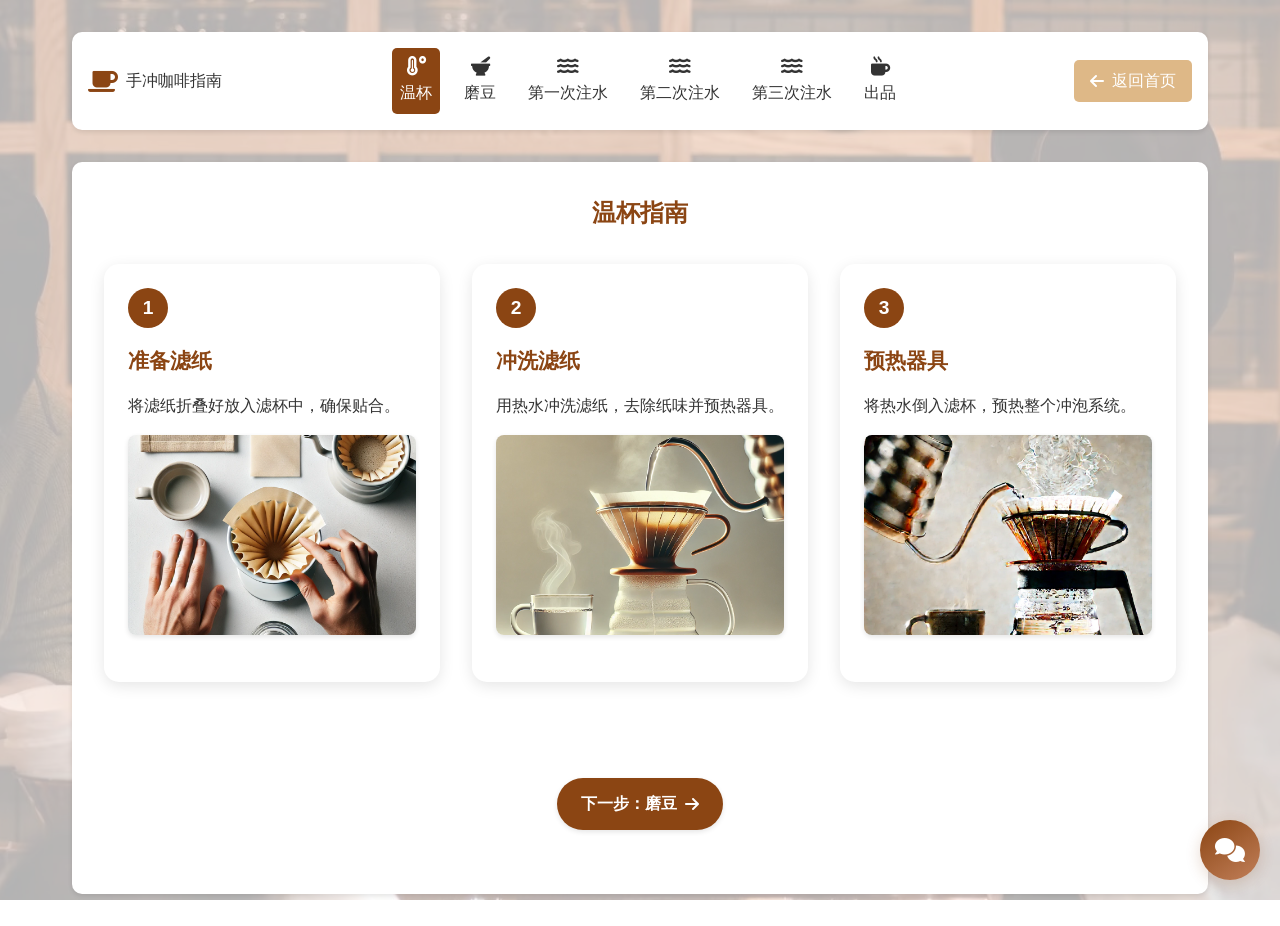
==== guide.html @ f3442443 "Initial commit: Coffee Brewing Guide website" ====
<!DOCTYPE html>
<html lang="zh-CN">
<head>
    <meta charset="UTF-8">
    <meta name="viewport" content="width=device-width, initial-scale=1.0">
    <title>手冲咖啡指南</title>
    <link rel="stylesheet" href="styles.css">
    <link rel="stylesheet" href="https://cdnjs.cloudflare.com/ajax/libs/font-awesome/6.0.0/css/all.min.css">
</head>
<body>
    <div class="guide-page">
        <!-- 顶部导航栏 -->
        <nav class="guide-nav">
            <div class="nav-logo">
                <i class="fas fa-coffee"></i>
                <span>手冲咖啡指南</span>
            </div>
            <div class="nav-links">
                <a href="#preheat" class="nav-link active">
                    <i class="fas fa-temperature-high"></i>
                    <span>温杯</span>
                </a>
                <a href="#grind" class="nav-link">
                    <i class="fas fa-mortar-pestle"></i>
                    <span>磨豆</span>
                </a>
                <a href="#first-pour" class="nav-link">
                    <i class="fas fa-water"></i>
                    <span>第一次注水</span>
                </a>
                <a href="#second-pour" class="nav-link">
                    <i class="fas fa-water"></i>
                    <span>第二次注水</span>
                </a>
                <a href="#third-pour" class="nav-link">
                    <i class="fas fa-water"></i>
                    <span>第三次注水</span>
                </a>
                <a href="#serve" class="nav-link">
                    <i class="fas fa-mug-hot"></i>
                    <span>出品</span>
                </a>
            </div>
            <a href="index.html" class="back-button">
                <i class="fas fa-arrow-left"></i>
                <span>返回首页</span>
            </a>
        </nav>

        <!-- 主要内容区 -->
        <main class="guide-content">
            <!-- 温杯部分 -->
            <section id="preheat" class="guide-section active">
                <h2>温杯指南</h2>
                <div class="section-content">
                    <div class="step-container">
                        <div class="step-number">1</div>
                        <div class="step-content">
                            <h3>准备滤纸</h3>
                            <p>将滤纸折叠好放入滤杯中，确保贴合。</p>
                            <div class="step-image">
                                <img src="images/preheat-paper-prep.jpg" alt="准备滤纸">
                            </div>
                        </div>
                    </div>
                    <div class="step-container">
                        <div class="step-number">2</div>
                        <div class="step-content">
                            <h3>冲洗滤纸</h3>
                            <p>用热水冲洗滤纸，去除纸味并预热器具。</p>
                            <div class="step-image">
                                <img src="images/preheat-paper-rinse.jpg" alt="冲洗滤纸">
                            </div>
                        </div>
                    </div>
                    <div class="step-container">
                        <div class="step-number">3</div>
                        <div class="step-content">
                            <h3>预热器具</h3>
                            <p>将热水倒入滤杯，预热整个冲泡系统。</p>
                            <div class="step-image">
                                <img src="images/preheat-brewer.jpg" alt="预热器具">
                            </div>
                        </div>
                    </div>
                    <div class="step-actions">
                        <a href="#grind" class="next-step-button">
                            <span>下一步：磨豆</span>
                            <i class="fas fa-arrow-right"></i>
                        </a>
                    </div>
                </div>
            </section>

            <!-- 磨豆部分 -->
            <section id="grind" class="guide-section">
                <h2>磨豆指南</h2>
                <div class="section-content">
                    <div class="left-column">
                        <div class="step-container">
                            <div class="step-number">1</div>
                            <div class="step-content">
                                <h3>选择咖啡豆</h3>
                                <div class="coffee-types">
                                    <h4>四种主要咖啡豆</h4>
                                    <div class="coffee-grid">
                                        <div class="coffee-card">
                                            <div class="coffee-name">Arabica</div>
                                            <div class="coffee-image">
                                                <img src="images/arabica-bean.png" alt="阿拉比卡">
                                            </div>
                                            <div class="coffee-title">阿拉比卡</div>
                                            <div class="coffee-desc">
                                                <p>最常见的咖啡豆类型</p>
                                                <p>起源于埃塞俄比亚</p>
                                                <p>光滑、甜味和更浓郁的香气</p>
                                            </div>
                                        </div>
                                        <div class="coffee-card">
                                            <div class="coffee-name">Robusta</div>
                                            <div class="coffee-image">
                                                <img src="images/robusta-bean.png" alt="罗布斯塔">
                                            </div>
                                            <div class="coffee-title">罗布斯塔</div>
                                            <div class="coffee-desc">
                                                <p>第二常见咖啡豆类型</p>
                                                <p>源自非洲</p>
                                                <p>泥土味、苦味、坚果</p>
                                            </div>
                                        </div>
                                        <div class="coffee-card">
                                            <div class="coffee-name">Liberica</div>
                                            <div class="coffee-image">
                                                <img src="images/liberica-bean.png" alt="利比里卡">
                                            </div>
                                            <div class="coffee-title">利比里卡</div>
                                            <div class="coffee-desc">
                                                <p>最稀有的咖啡豆</p>
                                                <p>起源于西非</p>
                                                <p>花香、果香、烟熏木风味</p>
                                            </div>
                                        </div>
                                        <div class="coffee-card">
                                            <div class="coffee-name">Excelsa</div>
                                            <div class="coffee-image">
                                                <img src="images/excelsa-bean.png" alt="埃塞尔萨">
                                            </div>
                                            <div class="coffee-title">埃塞尔萨</div>
                                            <div class="coffee-desc">
                                                <p>曾经是独独的咖啡豆类</p>
                                                <p>主要生长在东南亚</p>
                                                <p>酸味和果味</p>
                                            </div>
                                        </div>
                                    </div>
                                </div>
                            </div>
                        </div>
                        <div class="step-container">
                            <div class="step-number">2</div>
                            <div class="step-content">
                                <h3>称量咖啡豆</h3>
                                <p>使用电子秤称取15克咖啡豆。</p>
                                <div class="step-image">
                                    <img src="images/coffee-scale.JPG" alt="称量咖啡豆">
                                </div>
                            </div>
                        </div>
                    </div>
                    <div class="right-column">
                        <div class="step-container">
                            <div class="step-number">3</div>
                            <div class="step-content">
                                <h3>调整研磨度</h3>
                                <p>根据咖啡豆类型调整研磨度。</p>
                                <div class="step-image">
                                    <img src="images/grind-settings.JPG" alt="调整研磨度">
                                </div>
                            </div>
                        </div>
                        <div class="step-container">
                            <div class="step-number">4</div>
                            <div class="step-content">
                                <h3>研磨咖啡豆</h3>
                                <div class="grinder-section">
                                    <div class="grinder-item">
                                        <div class="step-image">
                                            <img src="images/hand-grinder.JPG" alt="手摇磨豆机">
                                        </div>
                                        <p class="grinder-desc">手摇磨豆机：研磨过程更慢但口感细腻，适合追求完美风味的咖啡爱好者</p>
                                    </div>
                                    <div class="grinder-item">
                                        <div class="step-image">
                                            <img src="images/electric-grinder.jpg" alt="电动磨豆机">
                                        </div>
                                        <p class="grinder-desc">电动磨豆机：效率更高且研磨均匀，适合日常快速制作咖啡</p>
                                    </div>
                                </div>
                            </div>
                        </div>
                        <div class="step-container">
                            <div class="step-number">5</div>
                            <div class="step-content">
                                <h3>清洁磨豆机</h3>
                                <p>使用专用刷子清洁磨豆机。</p>
                                <div class="step-image">
                                    <img src="images/grinder-brush.jpg" alt="清洁磨豆机">
                                </div>
                            </div>
                        </div>
                    </div>
                </div>
                <div class="step-actions">
                    <a href="#preheat" class="prev-step-button">
                        <i class="fas fa-arrow-left"></i>
                        <span>上一步：温杯</span>
                    </a>
                    <a href="#first-pour" class="next-step-button">
                        <span>下一步：第一次注水</span>
                        <i class="fas fa-arrow-right"></i>
                    </a>
                </div>
            </section>

            <!-- 第一次注水部分 -->
            <section id="first-pour" class="guide-section">
                <h2>第一次注水指南</h2>
                <div class="pour-content">
                    <div class="pour-grid">
                        <div class="pour-item">
                            <div class="step-number">1</div>
                            <div class="step-image">
                                <img src="images/prepare-pour.jpg" alt="准备注水">
                            </div>
                            <div class="step-content">
                                <h3>准备注水</h3>
                                <p>将研磨好的咖啡粉倒入滤杯中，轻轻拍平，确保粉层平整。</p>
                            </div>
                        </div>
                        <div class="pour-item">
                            <div class="step-number">2</div>
                            <div class="step-image">
                                <img src="images/first-pour.jpg" alt="第一次注水">
                            </div>
                            <div class="step-content">
                                <h3>第一次注水</h3>
                                <p>注入30克热水（水温92-96℃），等待30秒让咖啡粉充分膨胀。</p>
                            </div>
                        </div>
                    </div>
                    
                    <div class="pour-explanation">
                        <h4>为什么需要第一次注水？</h4>
                        <p>第一次注水又称为"预浸"或"焖蒸"阶段，这个步骤的主要作用是：</p>
                        <ul>
                            <li>让咖啡粉充分吸水膨胀，释放二氧化碳</li>
                            <li>确保咖啡粉均匀受热，为后续萃取做准备</li>
                            <li>通过预浸润，提高咖啡的甜度和香气</li>
                            <li>防止后续注水时形成咖啡粉团，影响萃取均匀性</li>
                        </ul>
                    </div>

                    <div class="step-actions">
                        <a href="#grind" class="prev-step-button">
                            <i class="fas fa-arrow-left"></i>
                            <span>上一步：磨豆</span>
                        </a>
                        <a href="#second-pour" class="next-step-button">
                            <span>下一步：第二次注水</span>
                            <i class="fas fa-arrow-right"></i>
                        </a>
                    </div>
                </div>
            </section>

            <!-- 第二次注水部分 -->
            <section id="second-pour" class="guide-section">
                <h2>第二次注水指南</h2>
                <div class="section-content">
                    <div class="step-container">
                        <div class="step-number">1</div>
                        <div class="step-content">
                            <h3>第二次注水</h3>
                            <p>缓慢注入剩余热水，总水量250克。</p>
                            <div class="step-image">
                                <img src="images/second-pour.jpg" alt="第二次注水">
                            </div>
                        </div>
                    </div>

                    <div class="pour-explanation">
                        <h4>为什么需要第二次注水？</h4>
                        <p>第二次注水是咖啡萃取的主要阶段，这个步骤的重要性在于：</p>
                        <ul>
                            <li>通过缓慢注水，确保水流均匀接触所有咖啡粉</li>
                            <li>控制水温和注水速度，提取咖啡中的理想风味</li>
                            <li>形成适当的萃取时间，避免过度或不足萃取</li>
                            <li>维持适当的咖啡粉层厚度，保证萃取均匀性</li>
                        </ul>
                    </div>

                    <div class="step-actions">
                        <a href="#first-pour" class="prev-step-button">
                            <i class="fas fa-arrow-left"></i>
                            <span>上一步：第一次注水</span>
                        </a>
                        <a href="#third-pour" class="next-step-button">
                            <span>下一步：第三次注水</span>
                            <i class="fas fa-arrow-right"></i>
                        </a>
                    </div>
                </div>
            </section>

            <!-- 第三次注水部分 -->
            <section id="third-pour" class="guide-section">
                <h2>第三次注水指南</h2>
                <div class="section-content">
                    <div class="step-container">
                        <div class="step-number">1</div>
                        <div class="step-content">
                            <h3>第三次注水</h3>
                            <p>继续缓慢注入剩余热水，总水量达到350克。</p>
                            <div class="step-image">
                                <img src="images/third-pour.jpg" alt="第三次注水">
                            </div>
                        </div>
                    </div>

                    <div class="pour-explanation-grid">
                        <div class="pour-explanation left-explanation">
                            <h4>为什么需要第三次注水？</h4>
                            <p>第三次注水是咖啡萃取的收尾阶段，具有以下重要意义：</p>
                            <ul>
                                <li>确保咖啡粉完全萃取，避免浪费咖啡的风味</li>
                                <li>平衡咖啡的整体口感，使其更加圆润</li>
                                <li>调整咖啡的浓度，达到理想的饮用浓度</li>
                                <li>补充水量，获得足够的成品咖啡量</li>
                            </ul>
                        </div>

                        <div class="pour-explanation right-explanation">
                            <h4>第三次注水要点与误区</h4>
                            <ul>
                                <li>注水速度要保持稳定，不要过快导致咖啡粉层塌陷</li>
                                <li>水流要均匀分布，避免局部过度萃取</li>
                                <li>注意观察滤纸边缘，防止咖啡粉上浮</li>
                                <li>误区：认为最后一次注水可以快速完成，这会影响咖啡的口感</li>
                            </ul>
                        </div>
                    </div>

                    <div class="step-actions">
                        <a href="#second-pour" class="prev-step-button">
                            <i class="fas fa-arrow-left"></i>
                            <span>上一步：第二次注水</span>
                        </a>
                        <a href="#serve" class="next-step-button">
                            <span>下一步：出品</span>
                            <i class="fas fa-arrow-right"></i>
                        </a>
                    </div>
                </div>
            </section>

            <!-- 出品部分 -->
            <section id="serve" class="guide-section">
                <h2>出品指南</h2>
                <div class="section-content">
                    <div class="step-container">
                        <div class="step-number">1</div>
                        <div class="step-content">
                            <h3>咖啡出品</h3>
                            <p>等待咖啡完全滴滤完成后，将咖啡倒入预热好的杯中。让咖啡稍微冷却至适宜温度（约65-70℃），便可以开始品尝您亲手冲制的咖啡了。</p>
                            <div class="serve-images">
                                <div class="serve-image">
                                    <img src="images/pour-coffee.jpg" alt="倒出咖啡">
                                </div>
                                <div class="serve-image">
                                    <img src="images/enjoy-coffee.jpg" alt="享用咖啡">
                                </div>
                            </div>
                        </div>
                    </div>

                    <div class="step-actions">
                        <a href="#third-pour" class="prev-step-button">
                            <i class="fas fa-arrow-left"></i>
                            <span>上一步：第三次注水</span>
                        </a>
                        <a href="index.html" class="next-step-button">
                            <span>返回首页</span>
                            <i class="fas fa-home"></i>
                        </a>
                    </div>
                </div>
            </section>
        </main>
    </div>

    <!-- 智能助手聊天窗口 -->
    <div class="chat-widget" id="chatWidget">
        <div class="chat-button" id="chatButton">
            <i class="fas fa-comments"></i>
        </div>
        <div class="chat-container" id="chatContainer">
            <div class="chat-header">
                <h3>咖啡智能助手</h3>
                <button class="close-chat" id="closeChat">
                    <i class="fas fa-times"></i>
                </button>
            </div>
            <div class="chat-messages" id="chatMessages">
                <div class="message bot">
                    <div class="message-content">
                        您好！我是您的咖啡助手。有任何关于咖啡冲泡的问题，都可以问我哦！
                    </div>
                </div>
            </div>
            <div class="chat-input">
                <textarea id="userInput" placeholder="请输入您的问题..." rows="1"></textarea>
                <button id="sendMessage">
                    <i class="fas fa-paper-plane"></i>
                </button>
            </div>
        </div>
    </div>

    <script src="script.js"></script>
    <script src="js/chat.js"></script>
</body>
</html>
---- styles.css ----
/* 全局样式 */
* {
    margin: 0;
    padding: 0;
    box-sizing: border-box;
}

:root {
    --primary-color: #8B4513;
    --secondary-color: #DEB887;
    --accent-color: #D4AC0D;
    --text-color: #333;
    --background-color: #FDF5E6;
}

body {
    font-family: 'Arial', sans-serif;
    line-height: 1.6;
    color: var(--text-color);
    background: url('images/coffee-bg.jpg') no-repeat center center fixed;
    background-size: cover;
    position: relative;
    min-height: 100vh;
}

body::before {
    content: '';
    position: absolute;
    top: 0;
    left: 0;
    right: 0;
    bottom: 0;
    background: rgba(255, 255, 255, 0.7);
    z-index: -1;
}

/* 首页样式 */
.container {
    max-width: 1200px;
    margin: 0 auto;
    padding: 2rem;
    position: relative;
    z-index: 1;
}

header {
    text-align: center;
    margin-bottom: 3rem;
}

header h1 {
    font-size: 2.5rem;
    color: var(--primary-color);
    margin-bottom: 1rem;
}

header p {
    font-size: 1.2rem;
    color: var(--text-color);
}

.features {
    display: grid;
    grid-template-columns: repeat(auto-fit, minmax(250px, 1fr));
    gap: 2rem;
    margin: 2rem 0;
}

.feature {
    background: var(--secondary-color);
    border-radius: 10px;
    padding: 1.5rem;
    text-align: center;
    transition: transform 0.3s ease;
}

.feature:hover {
    transform: translateY(-5px);
}

.feature-image {
    width: 100%;
    height: 200px;
    overflow: hidden;
    border-radius: 8px;
    margin-bottom: 1rem;
}

.feature-image img {
    width: 100%;
    height: 100%;
    object-fit: cover;
    transition: transform 0.3s ease;
}

.feature:hover .feature-image img {
    transform: scale(1.05);
}

.feature-content {
    padding: 1rem;
}

.feature-content h2 {
    color: var(--primary-color);
    margin-bottom: 0.5rem;
}

.feature-content p {
    color: var(--text-color);
    font-size: 0.9rem;
    line-height: 1.4;
}

.benefits {
    background: white;
    padding: 3rem;
    border-radius: 15px;
    margin: 3rem 0;
    box-shadow: 0 4px 15px rgba(0, 0, 0, 0.1);
}

.benefits h2 {
    text-align: center;
    color: var(--primary-color);
    font-size: 2rem;
    margin-bottom: 2rem;
    font-weight: bold;
    position: relative;
    padding-bottom: 1rem;
}

.benefits h2::after {
    content: '';
    position: absolute;
    bottom: 0;
    left: 50%;
    transform: translateX(-50%);
    width: 100px;
    height: 3px;
    background: var(--accent-color);
}

.benefits ul {
    list-style: none;
    max-width: 800px;
    margin: 0 auto;
}

.benefits li {
    margin-bottom: 1.5rem;
    padding-left: 2.5rem;
    position: relative;
    font-size: 1.1rem;
    line-height: 1.6;
    color: var(--text-color);
}

.benefits li:before {
    content: "✓";
    color: var(--primary-color);
    position: absolute;
    left: 0;
    font-size: 1.3rem;
    font-weight: bold;
}

.cta {
    text-align: center;
    margin-top: 3rem;
    padding: 2rem;
}

.cta-button {
    display: inline-flex;
    align-items: center;
    justify-content: center;
    padding: 1rem 2rem;
    background: var(--primary-color);
    color: white;
    text-decoration: none;
    border-radius: 30px;
    font-size: 1.2rem;
    font-weight: bold;
    transition: all 0.3s ease;
    box-shadow: 0 4px 6px rgba(0, 0, 0, 0.1);
}

.cta-button:hover {
    background: var(--accent-color);
    transform: translateY(-2px);
    box-shadow: 0 6px 8px rgba(0, 0, 0, 0.15);
}

.cta-button:active {
    transform: translateY(0);
    box-shadow: 0 2px 4px rgba(0, 0, 0, 0.1);
}

/* 指南页面样式 */
.guide-page {
    max-width: 1200px;
    margin: 0 auto;
    padding: 2rem;
}

.guide-nav {
    display: flex;
    justify-content: space-between;
    align-items: center;
    margin-bottom: 2rem;
    padding: 1rem;
    background: white;
    border-radius: 10px;
    box-shadow: 0 2px 5px rgba(0,0,0,0.1);
}

.nav-logo {
    display: flex;
    align-items: center;
}

.nav-logo i {
    font-size: 1.5rem;
    color: var(--primary-color);
    margin-right: 0.5rem;
}

.nav-links {
    display: flex;
    gap: 1rem;
}

.nav-link {
    display: flex;
    flex-direction: column;
    align-items: center;
    text-decoration: none;
    color: var(--text-color);
    padding: 0.5rem;
    border-radius: 5px;
    transition: background 0.3s;
}

.nav-link.active {
    background: var(--primary-color);
    color: white;
}

.nav-link i {
    font-size: 1.2rem;
    margin-bottom: 0.3rem;
}

.back-button {
    display: flex;
    align-items: center;
    padding: 0.5rem 1rem;
    background: var(--secondary-color);
    color: white;
    text-decoration: none;
    border-radius: 5px;
    transition: background 0.3s;
}

.back-button:hover {
    background: var(--primary-color);
}

.back-button i {
    margin-right: 0.5rem;
}

.guide-section {
    display: none;
    background: white;
    padding: 2rem;
    border-radius: 10px;
    box-shadow: 0 2px 5px rgba(0,0,0,0.1);
}

.guide-section.active {
    display: block;
}

.guide-section h2 {
    color: var(--primary-color);
    margin-bottom: 2rem;
    text-align: center;
}

.step-container {
    display: flex;
    margin-bottom: 2rem;
}

.step-number {
    width: 40px;
    height: 40px;
    background: var(--primary-color);
    color: white;
    border-radius: 50%;
    display: flex;
    align-items: center;
    justify-content: center;
    margin-right: 1rem;
    flex-shrink: 0;
}

.step-content {
    flex: 1;
}

.step-content h3 {
    margin-bottom: 1rem;
}

.step-image {
    margin: 1rem 0;
    text-align: center;
}

.step-image img {
    max-width: 100%;
    height: auto;
    border-radius: 8px;
    box-shadow: 0 2px 5px rgba(0,0,0,0.1);
    transition: transform 0.3s ease;
}

.step-image img:hover {
    transform: scale(1.02);
}

/* 磨豆机图片并排显示 */
.step-image img + img {
    margin-left: 1rem;
}

.step-actions {
    display: flex;
    justify-content: space-between;
    margin-top: 2rem;
}

.prev-step-button,
.next-step-button {
    display: flex;
    align-items: center;
    padding: 0.5rem 1rem;
    background: var(--primary-color);
    color: white;
    text-decoration: none;
    border-radius: 5px;
    transition: background 0.3s;
}

.prev-step-button:hover,
.next-step-button:hover {
    background: var(--secondary-color);
}

.prev-step-button i {
    margin-right: 0.5rem;
}

.next-step-button i {
    margin-left: 0.5rem;
}

/* 响应式设计 */
@media (max-width: 768px) {
    .container {
        padding: 1rem;
    }

    .features {
        grid-template-columns: 1fr;
    }

    .guide-nav {
        flex-direction: column;
        gap: 1rem;
    }

    .nav-links {
        flex-wrap: wrap;
        justify-content: center;
    }

    .step-container {
        flex-direction: column;
    }

    .step-number {
        margin-bottom: 1rem;
    }

    .feature-image {
        height: 180px;
    }

    .step-image img {
        max-width: 90%;
    }
    
    .step-image img + img {
        margin-left: 0;
        margin-top: 1rem;
    }
}

/* 温杯部分布局 */
#preheat .section-content {
    display: grid;
    grid-template-columns: repeat(3, 1fr);
    gap: 2rem;
    margin-bottom: 2rem;
}

#preheat .step-container {
    display: flex;
    flex-direction: column;
    background: white;
    border-radius: 15px;
    padding: 1.5rem;
    box-shadow: 0 4px 15px rgba(0, 0, 0, 0.1);
    transition: transform 0.3s ease;
}

#preheat .step-container:hover {
    transform: translateY(-5px);
}

#preheat .step-number {
    width: 40px;
    height: 40px;
    background: var(--primary-color);
    color: white;
    border-radius: 50%;
    display: flex;
    align-items: center;
    justify-content: center;
    font-size: 1.2rem;
    font-weight: bold;
    margin-bottom: 1rem;
}

#preheat .step-content {
    flex: 1;
}

#preheat .step-content h3 {
    color: var(--primary-color);
    margin-bottom: 1rem;
    font-size: 1.3rem;
}

#preheat .step-image {
    margin: 1rem 0;
    text-align: center;
}

#preheat .step-image img {
    width: 100%;
    height: 200px;
    object-fit: cover;
    border-radius: 8px;
    box-shadow: 0 2px 5px rgba(0,0,0,0.1);
}

#preheat .step-actions {
    grid-column: 1 / -1;
    display: flex;
    justify-content: center;
    align-items: center;
    margin-top: 2rem;
    gap: 1rem;
}

#preheat .prev-step-button,
#preheat .next-step-button {
    display: inline-flex;
    align-items: center;
    justify-content: center;
    padding: 0.8rem 1.5rem;
    background: var(--primary-color);
    color: white;
    text-decoration: none;
    border-radius: 30px;
    font-size: 1rem;
    font-weight: bold;
    transition: all 0.3s ease;
    box-shadow: 0 2px 5px rgba(0,0,0,0.1);
}

#preheat .prev-step-button:hover,
#preheat .next-step-button:hover {
    background: var(--accent-color);
    transform: translateY(-2px);
    box-shadow: 0 4px 8px rgba(0,0,0,0.15);
}

#preheat .prev-step-button i {
    margin-right: 0.5rem;
}

#preheat .next-step-button i {
    margin-left: 0.5rem;
}

/* 响应式设计 */
@media (max-width: 768px) {
    #preheat .section-content {
        grid-template-columns: 1fr;
    }
    
    #preheat .step-image img {
        height: 180px;
    }
}

/* 磨豆指南布局 */
#grind .section-content {
    display: grid;
    grid-template-columns: 3fr 2fr;
    gap: 2rem;
    margin-bottom: 2rem;
}

#grind .left-column {
    display: flex;
    flex-direction: column;
    gap: 1.5rem;
}

#grind .right-column {
    display: flex;
    flex-direction: column;
    gap: 1.5rem;
}

#grind .step-container {
    display: flex;
    flex-direction: column;
    background: white;
    border-radius: 15px;
    padding: 1.5rem;
    box-shadow: 0 4px 15px rgba(0, 0, 0, 0.1);
    transition: transform 0.3s ease;
    height: fit-content;
}

#grind .step-container:hover {
    transform: translateY(-5px);
}

#grind .step-number {
    width: 40px;
    height: 40px;
    background: var(--primary-color);
    color: white;
    border-radius: 50%;
    display: flex;
    align-items: center;
    justify-content: center;
    font-size: 1.2rem;
    font-weight: bold;
    margin-bottom: 1rem;
}

#grind .step-content {
    flex: 1;
}

#grind .step-content h3 {
    color: var(--primary-color);
    margin-bottom: 1rem;
    font-size: 1.3rem;
}

#grind .step-image {
    margin: 1rem 0;
    text-align: center;
    border-radius: 8px;
}

#grind .step-image img {
    width: 100%;
    max-height: 300px;
    object-fit: contain;
    border-radius: 8px;
    box-shadow: 0 2px 5px rgba(0,0,0,0.1);
    transition: transform 0.3s ease;
}

#grind .step-image img:hover {
    transform: scale(1.05);
}

/* 磨豆机图片并排显示的特殊处理 */
#grind .step-image img + img {
    margin-left: 1rem;
    width: calc(50% - 0.5rem);
    max-height: 250px;
}

#grind .step-actions {
    grid-column: 1 / -1;
    display: flex;
    justify-content: center;
    align-items: center;
    margin-top: 2rem;
    gap: 1rem;
}

/* 调整咖啡豆类型部分的高度 */
#grind .coffee-types {
    padding: 1.5rem 0;
}

#grind .coffee-grid {
    display: grid;
    grid-template-columns: repeat(2, 1fr);
    gap: 1.5rem;
}

/* 响应式设计 */
@media (max-width: 768px) {
    #grind .section-content {
        grid-template-columns: 1fr;
    }
    
    #grind .step-container {
        margin-bottom: 1.5rem;
    }
    
    #grind .step-image img {
        max-height: 250px;
    }
    
    #grind .step-image img + img {
        margin-left: 0;
        margin-top: 1rem;
        width: 100%;
        max-height: 200px;
    }
}

.coffee-types {
    padding: 2rem 0;
}

.coffee-types h4 {
    text-align: center;
    font-size: 1.8rem;
    color: var(--primary-color);
    margin-bottom: 2rem;
}

.coffee-grid {
    display: grid;
    grid-template-columns: repeat(2, 1fr);
    gap: 2rem;
    padding: 0 1rem;
}

.coffee-card {
    background: white;
    border-radius: 15px;
    padding: 2rem;
    text-align: center;
    box-shadow: 0 4px 15px rgba(0, 0, 0, 0.1);
    transition: transform 0.3s ease;
}

.coffee-card:hover {
    transform: translateY(-5px);
}

.coffee-name {
    font-size: 2rem;
    color: #D2691E;
    font-weight: bold;
    margin-bottom: 1rem;
}

.coffee-image {
    width: 120px;
    height: 120px;
    margin: 0 auto 1rem;
}

.coffee-image img {
    width: 100%;
    height: 100%;
    object-fit: contain;
}

.coffee-title {
    font-size: 1.5rem;
    font-weight: bold;
    color: var(--text-color);
    margin-bottom: 1rem;
}

.coffee-desc {
    color: var(--text-color);
    font-size: 0.9rem;
    line-height: 1.6;
}

.coffee-desc p {
    margin-bottom: 0.5rem;
}

/* 响应式设计 */
@media (max-width: 768px) {
    .coffee-grid {
        grid-template-columns: 1fr;
        gap: 1.5rem;
    }

    .coffee-types h4 {
        font-size: 1.5rem;
    }

    .coffee-name {
        font-size: 1.8rem;
    }

    .coffee-title {
        font-size: 1.3rem;
    }
}

.grinder-section {
    display: flex;
    gap: 2rem;
    margin: 1rem 0;
}

.grinder-item {
    flex: 1;
    text-align: center;
}

.grinder-item .step-image {
    margin-bottom: 1rem;
    border-radius: 8px;
    overflow: hidden;
}

.grinder-item .step-image img {
    width: 100%;
    height: 250px;
    object-fit: contain;
    border-radius: 8px;
    box-shadow: 0 2px 5px rgba(0,0,0,0.1);
    transition: transform 0.3s ease;
    background: white;
    padding: 1rem;
}

.grinder-item .step-image img:hover {
    transform: scale(1.05);
}

.grinder-desc {
    color: var(--text-color);
    font-size: 0.95rem;
    line-height: 1.5;
    margin-top: 1rem;
}

/* 响应式设计 */
@media (max-width: 768px) {
    .grinder-section {
        flex-direction: column;
    }
    
    .grinder-item .step-image img {
        height: 200px;
    }
}

.pour-explanation {
    margin-top: 2rem;
    padding: 1.5rem;
    background: #FDF5E6;
    border-radius: 10px;
    border-left: 4px solid var(--primary-color);
}

.pour-explanation h4 {
    font-size: 1.5em;
    color: #4A3726;
    margin-bottom: 1.2em;
    text-align: center;
    font-weight: 600;
    position: relative;
    padding-bottom: 15px;
}

.pour-explanation h4::after {
    content: '';
    position: absolute;
    bottom: 0;
    left: 50%;
    transform: translateX(-50%);
    width: 60px;
    height: 3px;
    background-color: #C17F59;
    border-radius: 2px;
}

.pour-explanation {
    background-color: #FFF8F3;
    padding: 2em;
    border-radius: 12px;
    box-shadow: 0 4px 12px rgba(0, 0, 0, 0.05);
    margin: 2em 0;
}

.pour-explanation p {
    font-size: 1.1em;
    color: #665E57;
    line-height: 1.6;
    margin-bottom: 1em;
}

.pour-explanation ul {
    list-style: none;
    padding-left: 0;
}

.pour-explanation li {
    font-size: 1.05em;
    color: #665E57;
    margin-bottom: 0.8em;
    padding-left: 1.5em;
    position: relative;
    line-height: 1.5;
}

.pour-explanation li::before {
    content: '•';
    color: #C17F59;
    font-size: 1.2em;
    position: absolute;
    left: 0.5em;
    top: -0.1em;
}

/* 响应式设计 */
@media (max-width: 768px) {
    .pour-explanation {
        padding: 1rem;
        margin-top: 1.5rem;
    }

    .pour-explanation h4 {
        font-size: 1.1rem;
    }
}

.pour-content {
    padding: 2rem 0;
}

.pour-grid {
    display: grid;
    grid-template-columns: repeat(2, 1fr);
    gap: 2rem;
    margin-bottom: 2rem;
}

.pour-item {
    background: white;
    border-radius: 15px;
    padding: 1.5rem;
    box-shadow: 0 4px 15px rgba(0, 0, 0, 0.1);
    transition: transform 0.3s ease;
    display: flex;
    flex-direction: column;
}

.pour-item:hover {
    transform: translateY(-5px);
}

.pour-item .step-number {
    width: 40px;
    height: 40px;
    background: var(--primary-color);
    color: white;
    border-radius: 50%;
    display: flex;
    align-items: center;
    justify-content: center;
    font-size: 1.2rem;
    font-weight: bold;
    margin-bottom: 1rem;
}

.pour-item .step-image {
    margin-bottom: 1.5rem;
    border-radius: 8px;
    overflow: hidden;
}

.pour-item .step-image img {
    width: 100%;
    height: 300px;
    object-fit: cover;
    border-radius: 8px;
    transition: transform 0.3s ease;
}

.pour-item .step-image img:hover {
    transform: scale(1.05);
}

.pour-item .step-content {
    text-align: center;
}

.pour-item .step-content h3 {
    color: var(--primary-color);
    font-size: 1.3rem;
    margin-bottom: 1rem;
}

.pour-item .step-content p {
    color: var(--text-color);
    line-height: 1.6;
}

/* 响应式设计 */
@media (max-width: 768px) {
    .pour-grid {
        grid-template-columns: 1fr;
        gap: 1.5rem;
    }

    .pour-item .step-image img {
        height: 250px;
    }
}

.pour-explanation-grid {
    display: grid;
    grid-template-columns: 1fr 1fr;
    gap: 2rem;
    margin: 2rem 0;
}

.left-explanation, .right-explanation {
    background: linear-gradient(145deg, #FFF8F3, #FFF1E6);
    padding: 2em;
    border-radius: 15px;
    box-shadow: 0 4px 15px rgba(139, 69, 19, 0.1);
    position: relative;
    overflow: hidden;
}

.left-explanation::before, .right-explanation::before {
    content: '';
    position: absolute;
    top: 0;
    left: 0;
    width: 100%;
    height: 4px;
    background: linear-gradient(90deg, #8B4513, #C17F59);
    border-radius: 4px;
}

.left-explanation h4, .right-explanation h4 {
    font-size: 1.6em;
    color: #4A3726;
    margin-bottom: 1.5em;
    text-align: center;
    font-weight: 600;
    position: relative;
    padding-bottom: 15px;
    font-family: 'Arial', sans-serif;
}

.left-explanation h4::after, .right-explanation h4::after {
    content: '';
    position: absolute;
    bottom: 0;
    left: 50%;
    transform: translateX(-50%);
    width: 80px;
    height: 3px;
    background: linear-gradient(90deg, #C17F59, #DEB887);
    border-radius: 2px;
}

.left-explanation p, .right-explanation p {
    font-size: 1.1em;
    color: #665E57;
    line-height: 1.8;
    margin-bottom: 1.2em;
    text-align: justify;
}

.left-explanation ul, .right-explanation ul {
    list-style: none;
    padding-left: 0;
}

.left-explanation li, .right-explanation li {
    font-size: 1.05em;
    color: #665E57;
    margin-bottom: 1em;
    padding-left: 1.8em;
    position: relative;
    line-height: 1.6;
}

.left-explanation li::before {
    content: '✦';
    color: #C17F59;
    font-size: 1.2em;
    position: absolute;
    left: 0.3em;
    top: -0.1em;
}

.right-explanation li::before {
    content: '✧';
    color: #C17F59;
    font-size: 1.2em;
    position: absolute;
    left: 0.3em;
    top: -0.1em;
}

@media (max-width: 768px) {
    .pour-explanation-grid {
        grid-template-columns: 1fr;
        gap: 1.5rem;
    }

    .left-explanation h4, .right-explanation h4 {
        font-size: 1.4em;
    }

    .left-explanation, .right-explanation {
        padding: 1.5em;
    }
}

.serve-images {
    display: grid;
    grid-template-columns: repeat(2, 1fr);
    gap: 2rem;
    margin: 2rem 0;
}

.serve-image {
    position: relative;
    border-radius: 12px;
    overflow: hidden;
    box-shadow: 0 4px 15px rgba(139, 69, 19, 0.1);
    transition: transform 0.3s ease;
}

.serve-image:hover {
    transform: translateY(-5px);
}

.serve-image img {
    width: 100%;
    height: 400px;
    object-fit: cover;
    border-radius: 12px;
    transition: transform 0.3s ease;
}

.serve-image img:hover {
    transform: scale(1.05);
}

@media (max-width: 768px) {
    .serve-images {
        grid-template-columns: 1fr;
        gap: 1.5rem;
    }

    .serve-image img {
        height: 300px;
    }
}

.chat-widget {
    position: fixed;
    bottom: 20px;
    right: 20px;
    z-index: 1000;
}

.chat-button {
    width: 60px;
    height: 60px;
    border-radius: 50%;
    background: linear-gradient(145deg, #8B4513, #C17F59);
    display: flex;
    align-items: center;
    justify-content: center;
    cursor: pointer;
    box-shadow: 0 4px 15px rgba(139, 69, 19, 0.2);
    transition: transform 0.3s ease;
}

.chat-button:hover {
    transform: scale(1.1);
}

.chat-button i {
    color: white;
    font-size: 24px;
}

.chat-container {
    position: fixed;
    bottom: 90px;
    right: 20px;
    width: 350px;
    height: 500px;
    background: #FFF;
    border-radius: 15px;
    box-shadow: 0 4px 20px rgba(0, 0, 0, 0.1);
    display: none;
    flex-direction: column;
    overflow: hidden;
}

.chat-container.active {
    display: flex;
}

.chat-header {
    padding: 15px 20px;
    background: linear-gradient(145deg, #8B4513, #C17F59);
    color: white;
    display: flex;
    justify-content: space-between;
    align-items: center;
}

.chat-header h3 {
    margin: 0;
    font-size: 1.1em;
}

.close-chat {
    background: none;
    border: none;
    color: white;
    cursor: pointer;
    font-size: 1.2em;
    padding: 0;
}

.chat-messages {
    flex: 1;
    padding: 20px;
    overflow-y: auto;
    background: #F8F9FA;
}

.message {
    margin-bottom: 15px;
    display: flex;
    flex-direction: column;
}

.message.user {
    align-items: flex-end;
}

.message.bot {
    align-items: flex-start;
}

.message-content {
    max-width: 80%;
    padding: 12px 16px;
    border-radius: 15px;
    font-size: 0.95em;
    line-height: 1.4;
}

.message.user .message-content {
    background: #C17F59;
    color: white;
    border-bottom-right-radius: 5px;
}

.message.bot .message-content {
    background: white;
    color: #333;
    border-bottom-left-radius: 5px;
    box-shadow: 0 2px 5px rgba(0, 0, 0, 0.05);
}

.chat-input {
    padding: 15px;
    background: white;
    border-top: 1px solid #EEE;
    display: flex;
    align-items: center;
    gap: 10px;
}

.chat-input textarea {
    flex: 1;
    border: 1px solid #DDD;
    border-radius: 20px;
    padding: 8px 15px;
    font-size: 0.95em;
    resize: none;
    outline: none;
    max-height: 100px;
    font-family: inherit;
}

.chat-input button {
    background: #C17F59;
    color: white;
    border: none;
    border-radius: 50%;
    width: 40px;
    height: 40px;
    display: flex;
    align-items: center;
    justify-content: center;
    cursor: pointer;
    transition: background-color 0.3s ease;
}

.chat-input button:hover {
    background: #8B4513;
}

.chat-input button i {
    font-size: 1.1em;
}

@media (max-width: 768px) {
    .chat-container {
        width: calc(100% - 40px);
        height: 60vh;
        bottom: 90px;
    }
}
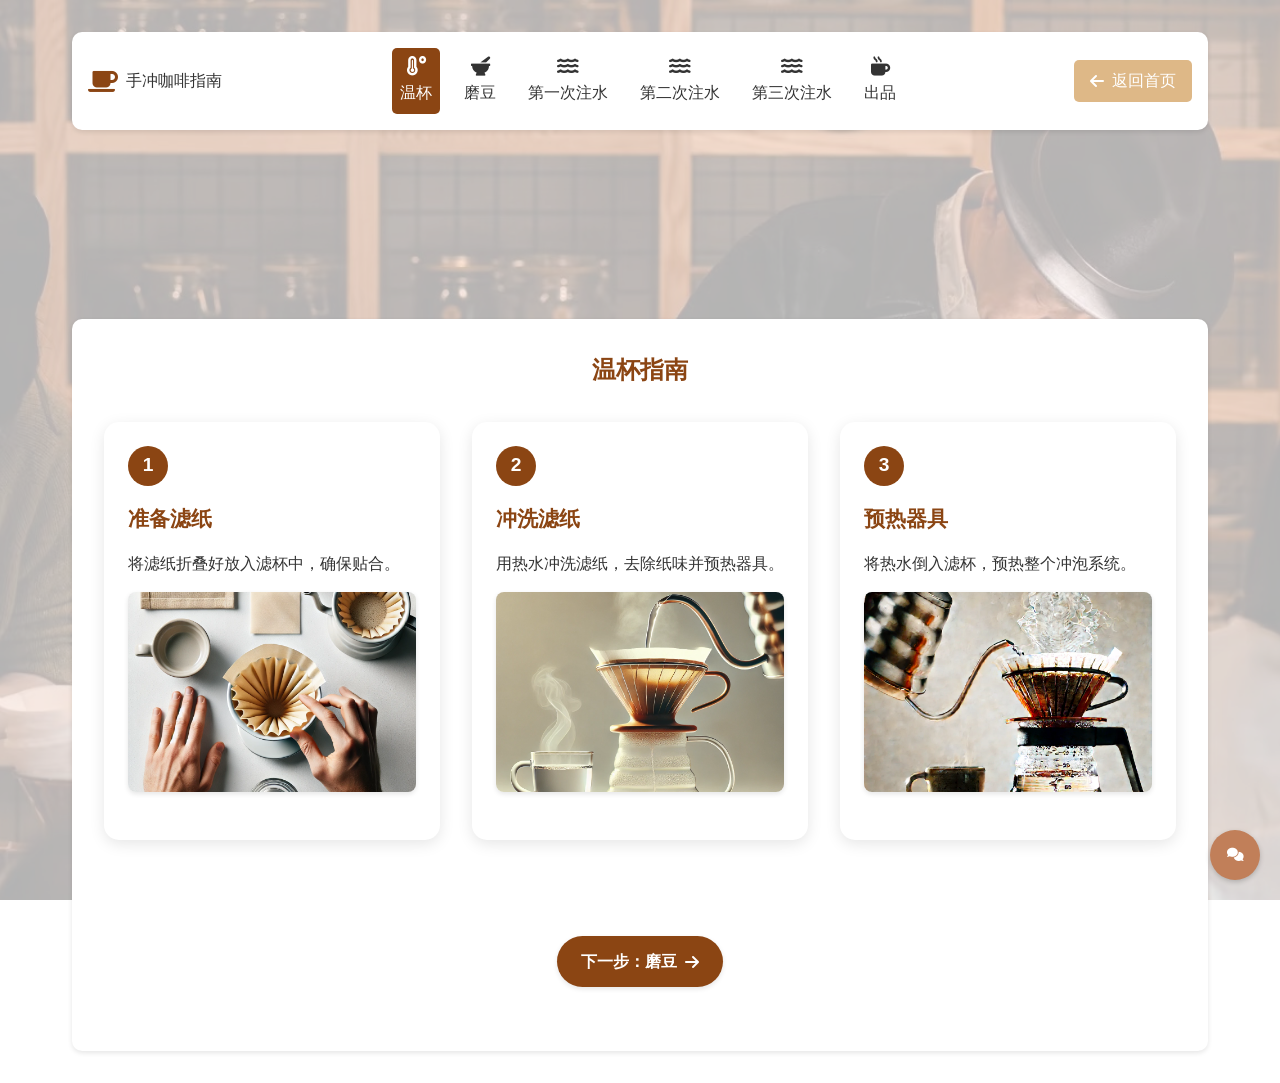
==== commit 013232e0: "Initial commit" ====
--- a/guide.html
+++ b/guide.html
@@ -49,6 +49,39 @@
 
         <!-- 主要内容区 -->
         <main class="guide-content">
+            <!-- 添加画布元素 -->
+            <canvas id="coffee-canvas"></canvas>
+            
+            <!-- 添加聊天相关元素 -->
+            <div class="chat-widget">
+                <button id="chatButton" class="chat-button">
+                    <i class="fas fa-comments"></i>
+                </button>
+                <div id="chatContainer" class="chat-container">
+                    <div class="chat-header">
+                        <h3>咖啡助手</h3>
+                        <button id="closeChat" class="close-chat">
+                            <i class="fas fa-times"></i>
+                        </button>
+                    </div>
+                    <div id="chatMessages" class="chat-messages"></div>
+                    <div class="chat-input">
+                        <textarea id="userInput" placeholder="输入您的问题..."></textarea>
+                        <button id="sendMessage">
+                            <i class="fas fa-paper-plane"></i>
+                        </button>
+                    </div>
+                </div>
+            </div>
+            
+            <!-- 添加冲泡记录相关元素 -->
+            <div id="records-list" class="records-list"></div>
+            
+            <!-- 添加步骤相关元素 -->
+            <div id="step1" class="step">
+                <!-- 步骤内容 -->
+            </div>
+
             <!-- 温杯部分 -->
             <section id="preheat" class="guide-section active">
                 <h2>温杯指南</h2>
@@ -398,35 +431,8 @@
         </main>
     </div>
 
-    <!-- 智能助手聊天窗口 -->
-    <div class="chat-widget" id="chatWidget">
-        <div class="chat-button" id="chatButton">
-            <i class="fas fa-comments"></i>
-        </div>
-        <div class="chat-container" id="chatContainer">
-            <div class="chat-header">
-                <h3>咖啡智能助手</h3>
-                <button class="close-chat" id="closeChat">
-                    <i class="fas fa-times"></i>
-                </button>
-            </div>
-            <div class="chat-messages" id="chatMessages">
-                <div class="message bot">
-                    <div class="message-content">
-                        您好！我是您的咖啡助手。有任何关于咖啡冲泡的问题，都可以问我哦！
-                    </div>
-                </div>
-            </div>
-            <div class="chat-input">
-                <textarea id="userInput" placeholder="请输入您的问题..." rows="1"></textarea>
-                <button id="sendMessage">
-                    <i class="fas fa-paper-plane"></i>
-                </button>
-            </div>
-        </div>
-    </div>
-
+    <script type="module" src="js/config.js"></script>
+    <script type="module" src="js/chat.js"></script>
     <script src="script.js"></script>
-    <script src="js/chat.js"></script>
 </body>
 </html> 
--- a/styles.css
+++ b/styles.css
@@ -1103,49 +1103,53 @@
 }
 
 .chat-button {
-    width: 60px;
-    height: 60px;
+    background-color: #C17F59;
+    color: white;
+    border: none;
     border-radius: 50%;
-    background: linear-gradient(145deg, #8B4513, #C17F59);
+    width: 50px;
+    height: 50px;
     display: flex;
     align-items: center;
     justify-content: center;
     cursor: pointer;
-    box-shadow: 0 4px 15px rgba(139, 69, 19, 0.2);
+    box-shadow: 0 2px 5px rgba(0, 0, 0, 0.2);
     transition: transform 0.3s ease;
+    position: relative;
+    z-index: 1001;
 }
 
 .chat-button:hover {
     transform: scale(1.1);
 }
 
-.chat-button i {
-    color: white;
-    font-size: 24px;
-}
-
 .chat-container {
     position: fixed;
-    bottom: 90px;
+    bottom: 80px;
     right: 20px;
     width: 350px;
     height: 500px;
-    background: #FFF;
-    border-radius: 15px;
-    box-shadow: 0 4px 20px rgba(0, 0, 0, 0.1);
-    display: none;
+    background-color: white;
+    border-radius: 10px;
+    box-shadow: 0 2px 10px rgba(0, 0, 0, 0.1);
+    display: flex;
     flex-direction: column;
+    transform: translateY(100%);
+    opacity: 0;
+    transition: all 0.3s ease;
     overflow: hidden;
+    z-index: 1000;
 }
 
 .chat-container.active {
-    display: flex;
+    transform: translateY(0);
+    opacity: 1;
 }
 
 .chat-header {
-    padding: 15px 20px;
-    background: linear-gradient(145deg, #8B4513, #C17F59);
-    color: white;
+    background-color: #C17F59;
+    color: white;
+    padding: 15px;
     display: flex;
     justify-content: space-between;
     align-items: center;
@@ -1153,7 +1157,7 @@
 
 .chat-header h3 {
     margin: 0;
-    font-size: 1.1em;
+    font-size: 1.2em;
 }
 
 .close-chat {
@@ -1167,87 +1171,108 @@
 
 .chat-messages {
     flex: 1;
-    padding: 20px;
+    padding: 15px;
     overflow-y: auto;
-    background: #F8F9FA;
-}
-
-.message {
-    margin-bottom: 15px;
     display: flex;
     flex-direction: column;
-}
-
-.message.user {
-    align-items: flex-end;
-}
-
-.message.bot {
-    align-items: flex-start;
-}
-
-.message-content {
-    max-width: 80%;
-    padding: 12px 16px;
-    border-radius: 15px;
-    font-size: 0.95em;
-    line-height: 1.4;
-}
-
-.message.user .message-content {
-    background: #C17F59;
-    color: white;
-    border-bottom-right-radius: 5px;
-}
-
-.message.bot .message-content {
-    background: white;
-    color: #333;
-    border-bottom-left-radius: 5px;
-    box-shadow: 0 2px 5px rgba(0, 0, 0, 0.05);
+    gap: 10px;
 }
 
 .chat-input {
     padding: 15px;
-    background: white;
-    border-top: 1px solid #EEE;
-    display: flex;
-    align-items: center;
+    border-top: 1px solid #eee;
+    display: flex;
     gap: 10px;
 }
 
 .chat-input textarea {
     flex: 1;
-    border: 1px solid #DDD;
-    border-radius: 20px;
-    padding: 8px 15px;
-    font-size: 0.95em;
+    border: 1px solid #ddd;
+    border-radius: 5px;
+    padding: 10px;
     resize: none;
-    outline: none;
-    max-height: 100px;
+    min-height: 40px;
+    max-height: 120px;
     font-family: inherit;
 }
 
 .chat-input button {
-    background: #C17F59;
+    background-color: #C17F59;
     color: white;
     border: none;
-    border-radius: 50%;
-    width: 40px;
-    height: 40px;
-    display: flex;
-    align-items: center;
-    justify-content: center;
+    border-radius: 5px;
+    padding: 10px 15px;
     cursor: pointer;
     transition: background-color 0.3s ease;
 }
 
 .chat-input button:hover {
-    background: #8B4513;
-}
-
-.chat-input button i {
-    font-size: 1.1em;
+    background-color: #A66B4A;
+}
+
+/* 消息样式 */
+.message {
+    max-width: 80%;
+    padding: 10px 15px;
+    border-radius: 15px;
+    margin-bottom: 10px;
+    word-wrap: break-word;
+}
+
+.message.user {
+    background-color: #C17F59;
+    color: white;
+    align-self: flex-end;
+    border-bottom-right-radius: 5px;
+}
+
+.message.bot {
+    background-color: #f5f5f5;
+    color: #333;
+    align-self: flex-start;
+    border-bottom-left-radius: 5px;
+}
+
+.message-content {
+    line-height: 1.5;
+}
+
+.message-content h1,
+.message-content h2,
+.message-content h3 {
+    margin: 10px 0;
+    color: inherit;
+}
+
+.message-content ul {
+    margin: 10px 0;
+    padding-left: 20px;
+}
+
+.message-content li {
+    margin: 5px 0;
+}
+
+.message-content pre {
+    background-color: rgba(0, 0, 0, 0.05);
+    padding: 10px;
+    border-radius: 5px;
+    overflow-x: auto;
+}
+
+.message-content code {
+    background-color: rgba(0, 0, 0, 0.05);
+    padding: 2px 4px;
+    border-radius: 3px;
+    font-family: monospace;
+}
+
+.message-content strong {
+    font-weight: bold;
+}
+
+.message-content em {
+    font-style: italic;
 }
 
 @media (max-width: 768px) {
